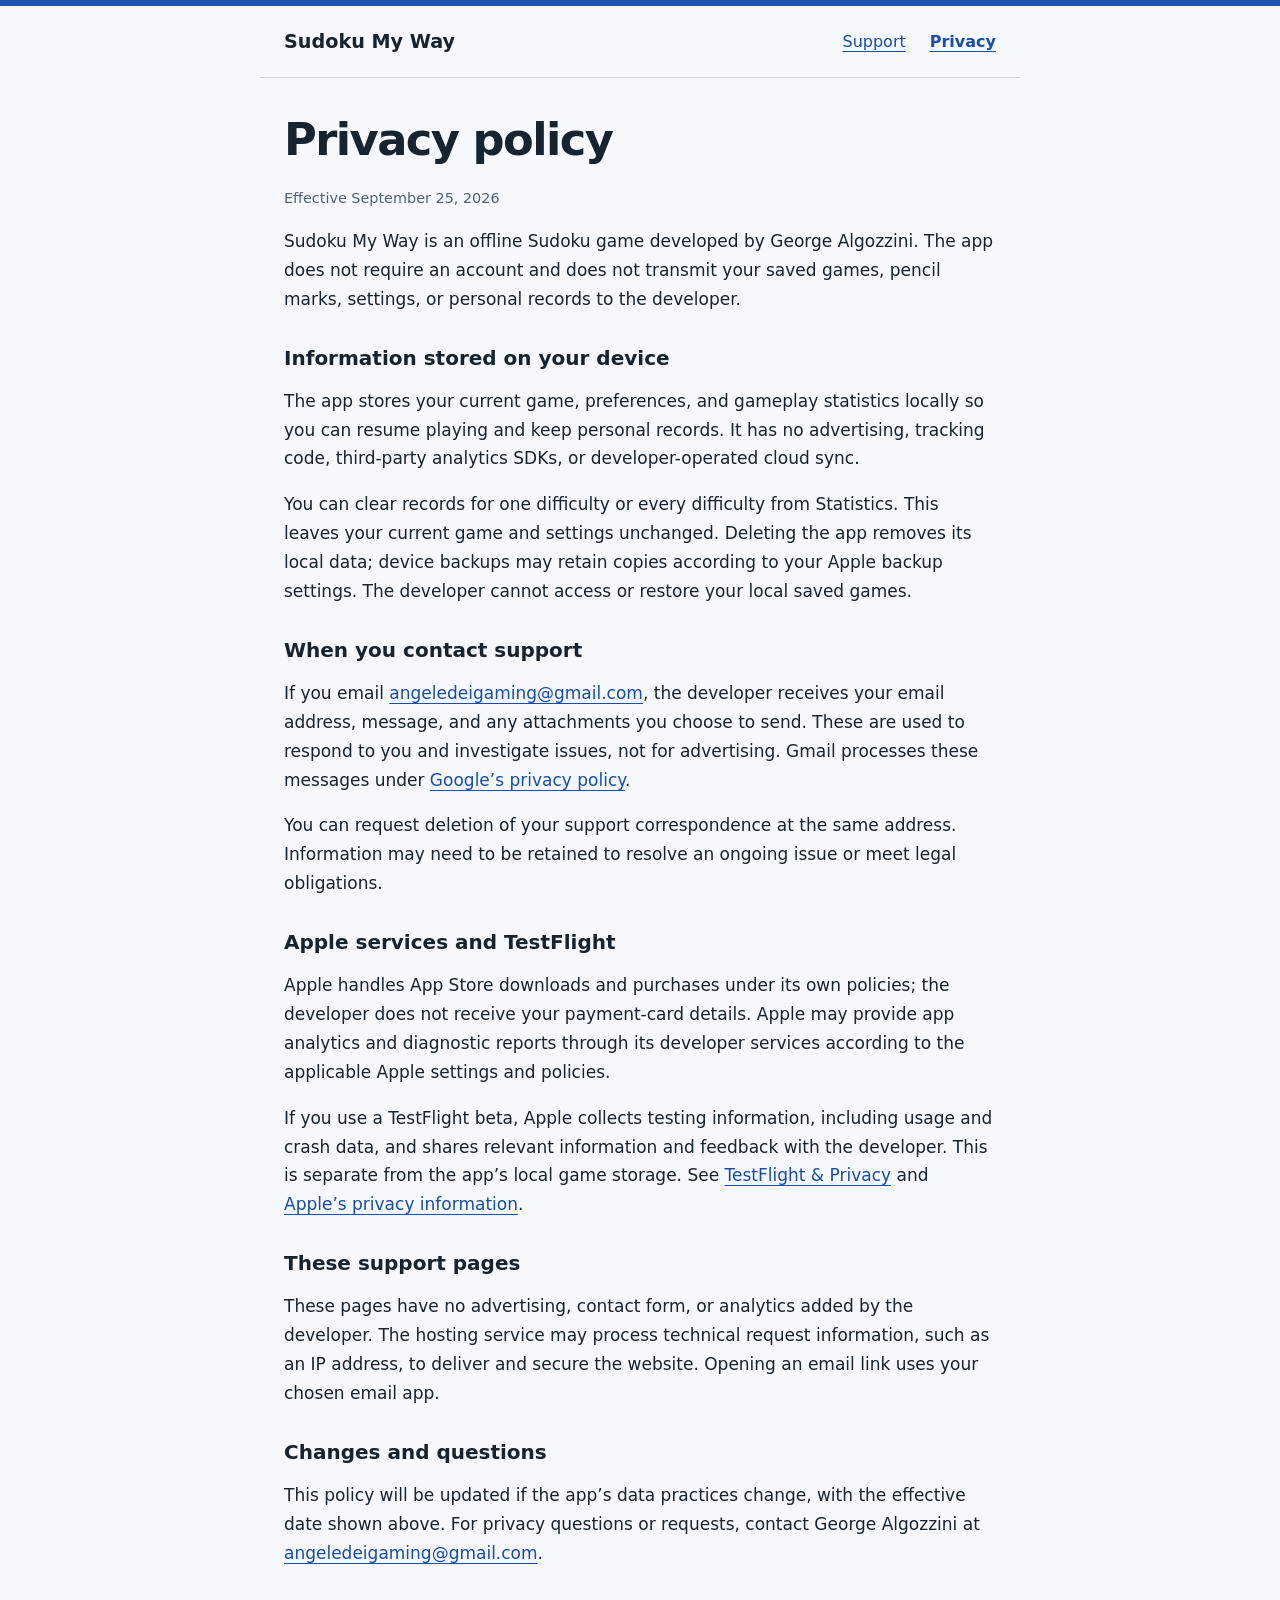
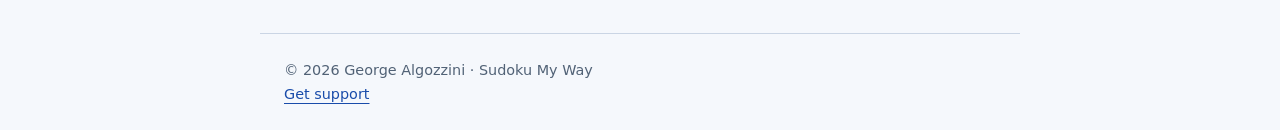
==== privacy.html @ a2a5c2b5 "Publish Sudoku My Way support and privacy pages" ====
<!doctype html><html lang="en"><head><meta charset="utf-8"><meta name="viewport" content="width=device-width,initial-scale=1"><title>Privacy Policy · Sudoku My Way</title><meta name="description" content="How Sudoku My Way handles saved games, statistics, support messages and Apple diagnostics."><link rel="stylesheet" href="style.css"><link rel="icon" type="image/svg+xml" href="data:image/svg+xml,%3Csvg xmlns='http://www.w3.org/2000/svg' viewBox='0 0 32 32'%3E%3Crect width='32' height='32' rx='6' fill='%232354ad'/%3E%3Cpath d='M11 4v24M21 4v24M4 11h24M4 21h24' stroke='white' stroke-width='2'/%3E%3C/svg%3E"></head><body><header><a href="./">Sudoku My Way</a><nav aria-label="Main"><a href="./">Support</a><a href="privacy.html" aria-current="page">Privacy</a></nav></header><main><h1>Privacy policy</h1><p class="meta">Effective September 25, 2026</p><p>Sudoku My Way is an offline Sudoku game developed by George Algozzini. The app does not require an account and does not transmit your saved games, pencil marks, settings, or personal records to the developer.</p><h2>Information stored on your device</h2><p>The app stores your current game, preferences, and gameplay statistics locally so you can resume playing and keep personal records. It has no advertising, tracking code, third-party analytics SDKs, or developer-operated cloud sync.</p><p>You can clear records for one difficulty or every difficulty from Statistics. This leaves your current game and settings unchanged. Deleting the app removes its local data; device backups may retain copies according to your Apple backup settings. The developer cannot access or restore your local saved games.</p><h2>When you contact support</h2><p>If you email <a href="mailto:angeledeigaming@gmail.com">angeledeigaming@gmail.com</a>, the developer receives your email address, message, and any attachments you choose to send. These are used to respond to you and investigate issues, not for advertising. Gmail processes these messages under <a href="https://policies.google.com/privacy">Google’s privacy policy</a>.</p><p>You can request deletion of your support correspondence at the same address. Information may need to be retained to resolve an ongoing issue or meet legal obligations.</p><h2>Apple services and TestFlight</h2><p>Apple handles App Store downloads and purchases under its own policies; the developer does not receive your payment-card details. Apple may provide app analytics and diagnostic reports through its developer services according to the applicable Apple settings and policies.</p><p>If you use a TestFlight beta, Apple collects testing information, including usage and crash data, and shares relevant information and feedback with the developer. This is separate from the app’s local game storage. See <a href="https://www.apple.com/legal/privacy/data/en/test-flight/">TestFlight &amp; Privacy</a> and <a href="https://www.apple.com/legal/privacy/">Apple’s privacy information</a>.</p><h2>These support pages</h2><p>These pages have no advertising, contact form, or analytics added by the developer. The hosting service may process technical request information, such as an IP address, to deliver and secure the website. Opening an email link uses your chosen email app.</p><h2>Changes and questions</h2><p>This policy will be updated if the app’s data practices change, with the effective date shown above. For privacy questions or requests, contact George Algozzini at <a href="mailto:angeledeigaming@gmail.com">angeledeigaming@gmail.com</a>.</p></main><footer>© 2026 George Algozzini · Sudoku My Way<br><a href="./">Get support</a></footer></body></html>
---- style.css ----
:root{color-scheme:light;font-family:system-ui,-apple-system,BlinkMacSystemFont,sans-serif;color:#17232e;background:#f5f8fc}*{box-sizing:border-box}body{margin:0;border-top:6px solid #2354ad}header,main,footer{max-width:760px;margin:auto;padding:24px}header{display:flex;flex-wrap:wrap;gap:20px;align-items:center;justify-content:space-between;border-bottom:1px solid #cad5e4}header>a{font-weight:750;text-decoration:none;color:#17232e;font-size:1.2rem}nav{display:flex;gap:24px}a{color:#194caa;text-underline-offset:4px}a:focus-visible{outline:3px solid #da8613;outline-offset:5px}main{padding-top:36px;padding-bottom:48px}h1{font-size:clamp(2rem,6vw,2.8rem);line-height:1.15;margin:0 0 20px;letter-spacing:-.035em}h2{font-size:1.25rem;margin:32px 0 10px}p,li{font-size:1.0625rem;line-height:1.7}li{margin-bottom:8px}.meta,footer{font-size:.9rem;color:#516276}.contact{display:block;padding:20px;background:#e8effb;border-left:4px solid #2354ad;font-weight:650;overflow-wrap:anywhere}footer{border-top:1px solid #cad5e4;line-height:1.7}nav a[aria-current=page]{font-weight:700}@media(max-width:420px){header,main,footer{padding-left:20px;padding-right:20px}}
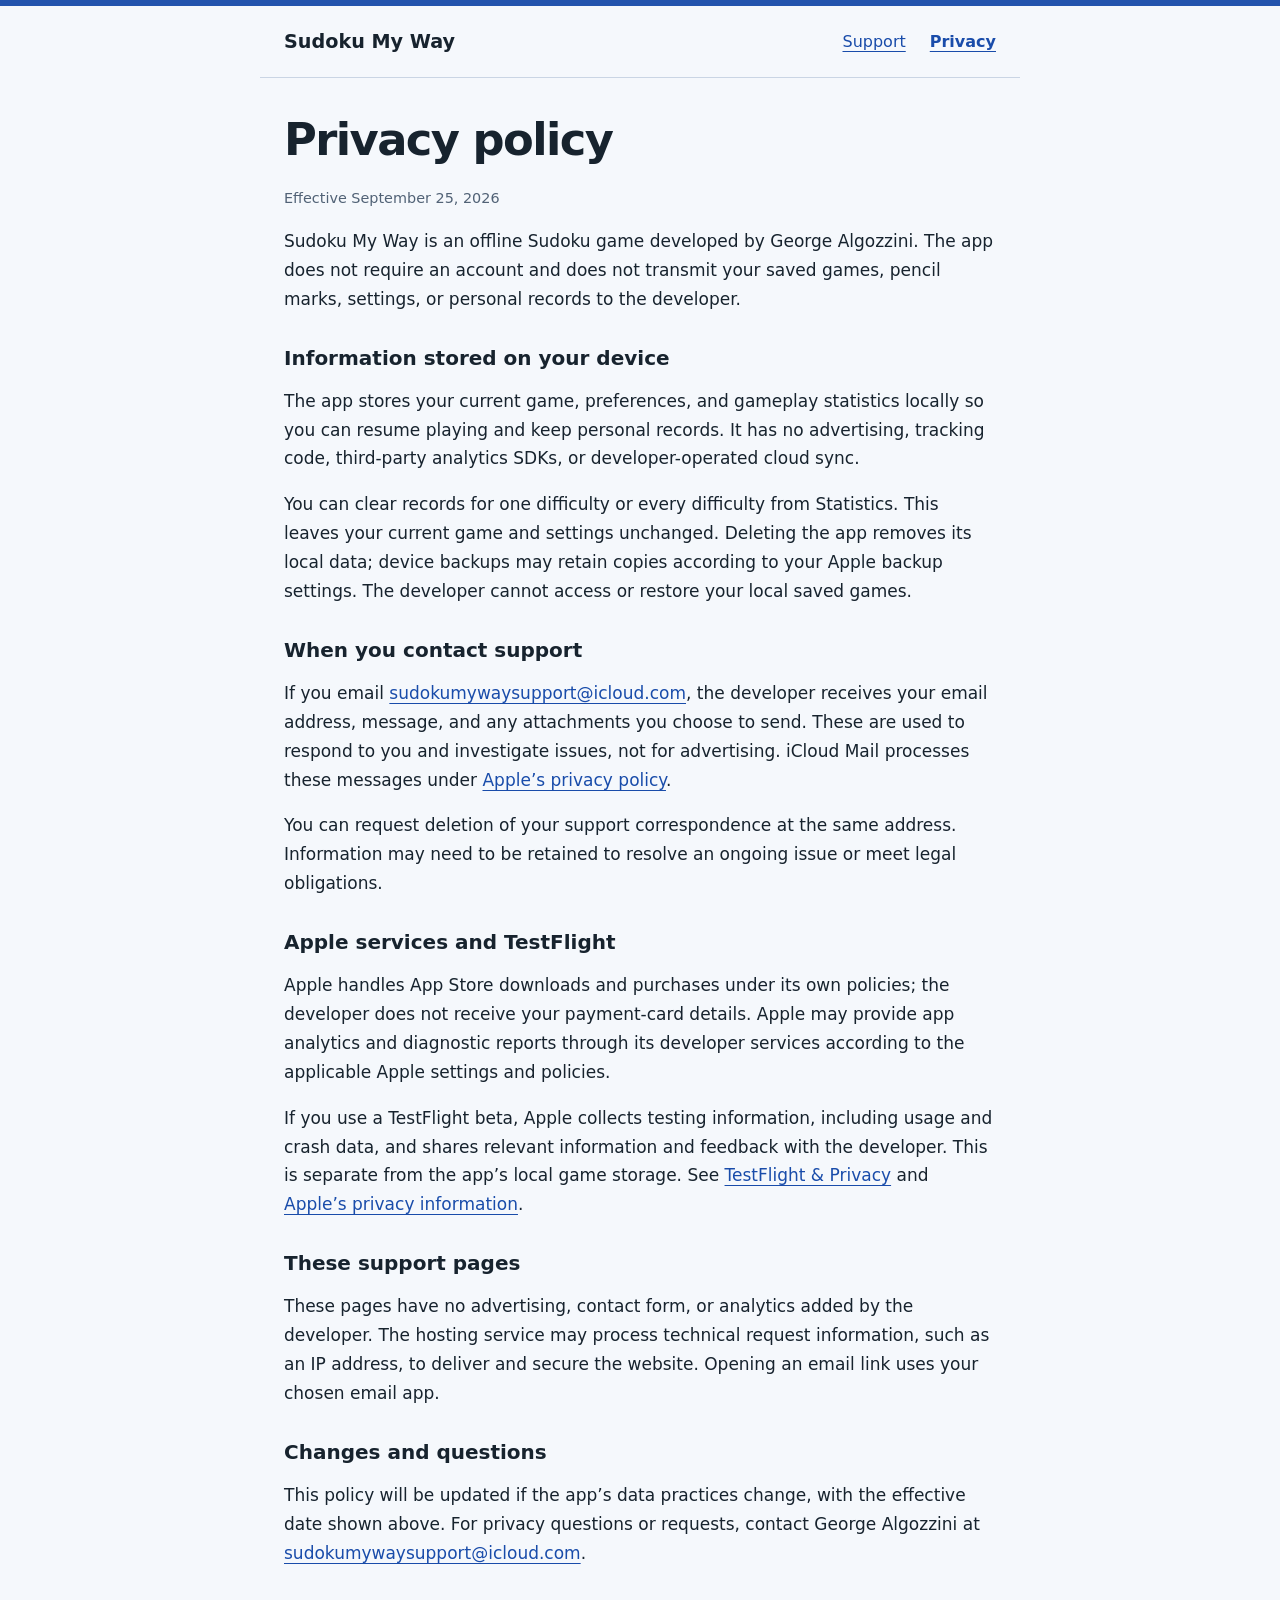
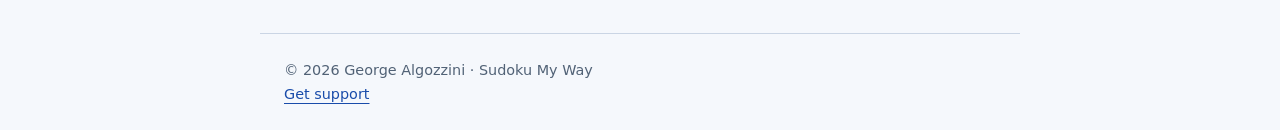
==== commit 692f4975: "Update privacy contact and email provider to iCloud" ====
--- a/privacy.html
+++ b/privacy.html
@@ -1 +1,2 @@
-<!doctype html><html lang="en"><head><meta charset="utf-8"><meta name="viewport" content="width=device-width,initial-scale=1"><title>Privacy Policy · Sudoku My Way</title><meta name="description" content="How Sudoku My Way handles saved games, statistics, support messages and Apple diagnostics."><link rel="stylesheet" href="style.css"><link rel="icon" type="image/svg+xml" href="data:image/svg+xml,%3Csvg xmlns='http://www.w3.org/2000/svg' viewBox='0 0 32 32'%3E%3Crect width='32' height='32' rx='6' fill='%232354ad'/%3E%3Cpath d='M11 4v24M21 4v24M4 11h24M4 21h24' stroke='white' stroke-width='2'/%3E%3C/svg%3E"></head><body><header><a href="./">Sudoku My Way</a><nav aria-label="Main"><a href="./">Support</a><a href="privacy.html" aria-current="page">Privacy</a></nav></header><main><h1>Privacy policy</h1><p class="meta">Effective September 25, 2026</p><p>Sudoku My Way is an offline Sudoku game developed by George Algozzini. The app does not require an account and does not transmit your saved games, pencil marks, settings, or personal records to the developer.</p><h2>Information stored on your device</h2><p>The app stores your current game, preferences, and gameplay statistics locally so you can resume playing and keep personal records. It has no advertising, tracking code, third-party analytics SDKs, or developer-operated cloud sync.</p><p>You can clear records for one difficulty or every difficulty from Statistics. This leaves your current game and settings unchanged. Deleting the app removes its local data; device backups may retain copies according to your Apple backup settings. The developer cannot access or restore your local saved games.</p><h2>When you contact support</h2><p>If you email <a href="mailto:angeledeigaming@gmail.com">angeledeigaming@gmail.com</a>, the developer receives your email address, message, and any attachments you choose to send. These are used to respond to you and investigate issues, not for advertising. Gmail processes these messages under <a href="https://policies.google.com/privacy">Google’s privacy policy</a>.</p><p>You can request deletion of your support correspondence at the same address. Information may need to be retained to resolve an ongoing issue or meet legal obligations.</p><h2>Apple services and TestFlight</h2><p>Apple handles App Store downloads and purchases under its own policies; the developer does not receive your payment-card details. Apple may provide app analytics and diagnostic reports through its developer services according to the applicable Apple settings and policies.</p><p>If you use a TestFlight beta, Apple collects testing information, including usage and crash data, and shares relevant information and feedback with the developer. This is separate from the app’s local game storage. See <a href="https://www.apple.com/legal/privacy/data/en/test-flight/">TestFlight &amp; Privacy</a> and <a href="https://www.apple.com/legal/privacy/">Apple’s privacy information</a>.</p><h2>These support pages</h2><p>These pages have no advertising, contact form, or analytics added by the developer. The hosting service may process technical request information, such as an IP address, to deliver and secure the website. Opening an email link uses your chosen email app.</p><h2>Changes and questions</h2><p>This policy will be updated if the app’s data practices change, with the effective date shown above. For privacy questions or requests, contact George Algozzini at <a href="mailto:angeledeigaming@gmail.com">angeledeigaming@gmail.com</a>.</p></main><footer>© 2026 George Algozzini · Sudoku My Way<br><a href="./">Get support</a></footer></body></html>
+<!doctype html><html lang="en"><head><meta charset="utf-8"><meta name="viewport" content="width=device-width,initial-scale=1"><title>Privacy Policy · Sudoku My Way</title><meta name="description" content="How Sudoku My Way handles saved games, statistics, support messages and Apple diagnostics."><link rel="stylesheet" href="style.css"><link rel="icon" type="image/svg+xml" href="data:image/svg+xml,%3Csvg xmlns='http://www.w3.org/2000/svg' viewBox='0 0 32 32'%3E%3Crect width='32' height='32' rx='6' fill='%232354ad'/%3E%3Cpath d='M11 4v24M21 4v24M4 11h24M4 21h24' stroke='white' stroke-width='2'/%3E%3C/svg%3E"></head><body><header><a href="./">Sudoku My Way</a><nav aria-label="Main"><a href="./">Support</a><a href="privacy.html" aria-current="page">Privacy</a></nav></header><main><h1>Privacy policy</h1><p class="meta">Effective September 25, 2026</p><p>Sudoku My Way is an offline Sudoku game developed by George Algozzini. The app does not require an account and does not transmit your saved games, pencil marks, settings, or personal records to the developer.</p><h2>Information stored on your device</h2><p>The app stores your current game, preferences, and gameplay statistics locally so you can resume playing and keep personal records. It has no advertising, tracking code, third-party analytics SDKs, or developer-operated cloud sync.</p><p>You can clear records for one difficulty or every difficulty from Statistics. This leaves your current game and settings unchanged. Deleting the app removes its local data; device backups may retain copies according to your Apple backup settings. The developer cannot access or restore your local saved games.</p><h2>When you contact support</h2><p>If you email <a href="mailto:sudokumywaysupport@icloud.com">sudokumywaysupport@icloud.com</a>, the developer receives your email address, message, and any attachments you choose to send. These are used to respond to you and investigate issues, not for advertising. iCloud Mail processes these messages under <a href="https://www.apple.com/legal/privacy/">Apple’s privacy policy</a>.</p><p>You can request deletion of your support correspondence at the same address. Information may need to be retained to resolve an ongoing issue or meet legal obligations.</p><h2>Apple services and TestFlight</h2><p>Apple handles App Store downloads and purchases under its own policies; the developer does not receive your payment-card details. Apple may provide app analytics and diagnostic reports through its developer services according to the applicable Apple settings and policies.</p><p>If you use a TestFlight beta, Apple collects testing information, including usage and crash data, and shares relevant information and feedback with the developer. This is separate from the app’s local game storage. See <a href="https://www.apple.com/legal/privacy/data/en/test-flight/">TestFlight &amp; Privacy</a> and <a href="https://www.apple.com/legal/privacy/">Apple’s privacy information</a>.</p><h2>These support pages</h2><p>These pages have no advertising, contact form, or analytics added by the developer. The hosting service may process technical request information, such as an IP address, to deliver and secure the website. Opening an email link uses your chosen email app.</p><h2>Changes and questions</h2><p>This policy will be updated if the app’s data practices change, with the effective date shown above. For privacy questions or requests, contact George Algozzini at <a href="mailto:sudokumywaysupport@icloud.com">sudokumywaysupport@icloud.com</a>.</p></main><footer>© 2026 George Algozzini · Sudoku My Way<br><a href="./">Get support</a></footer></body></html>
+
